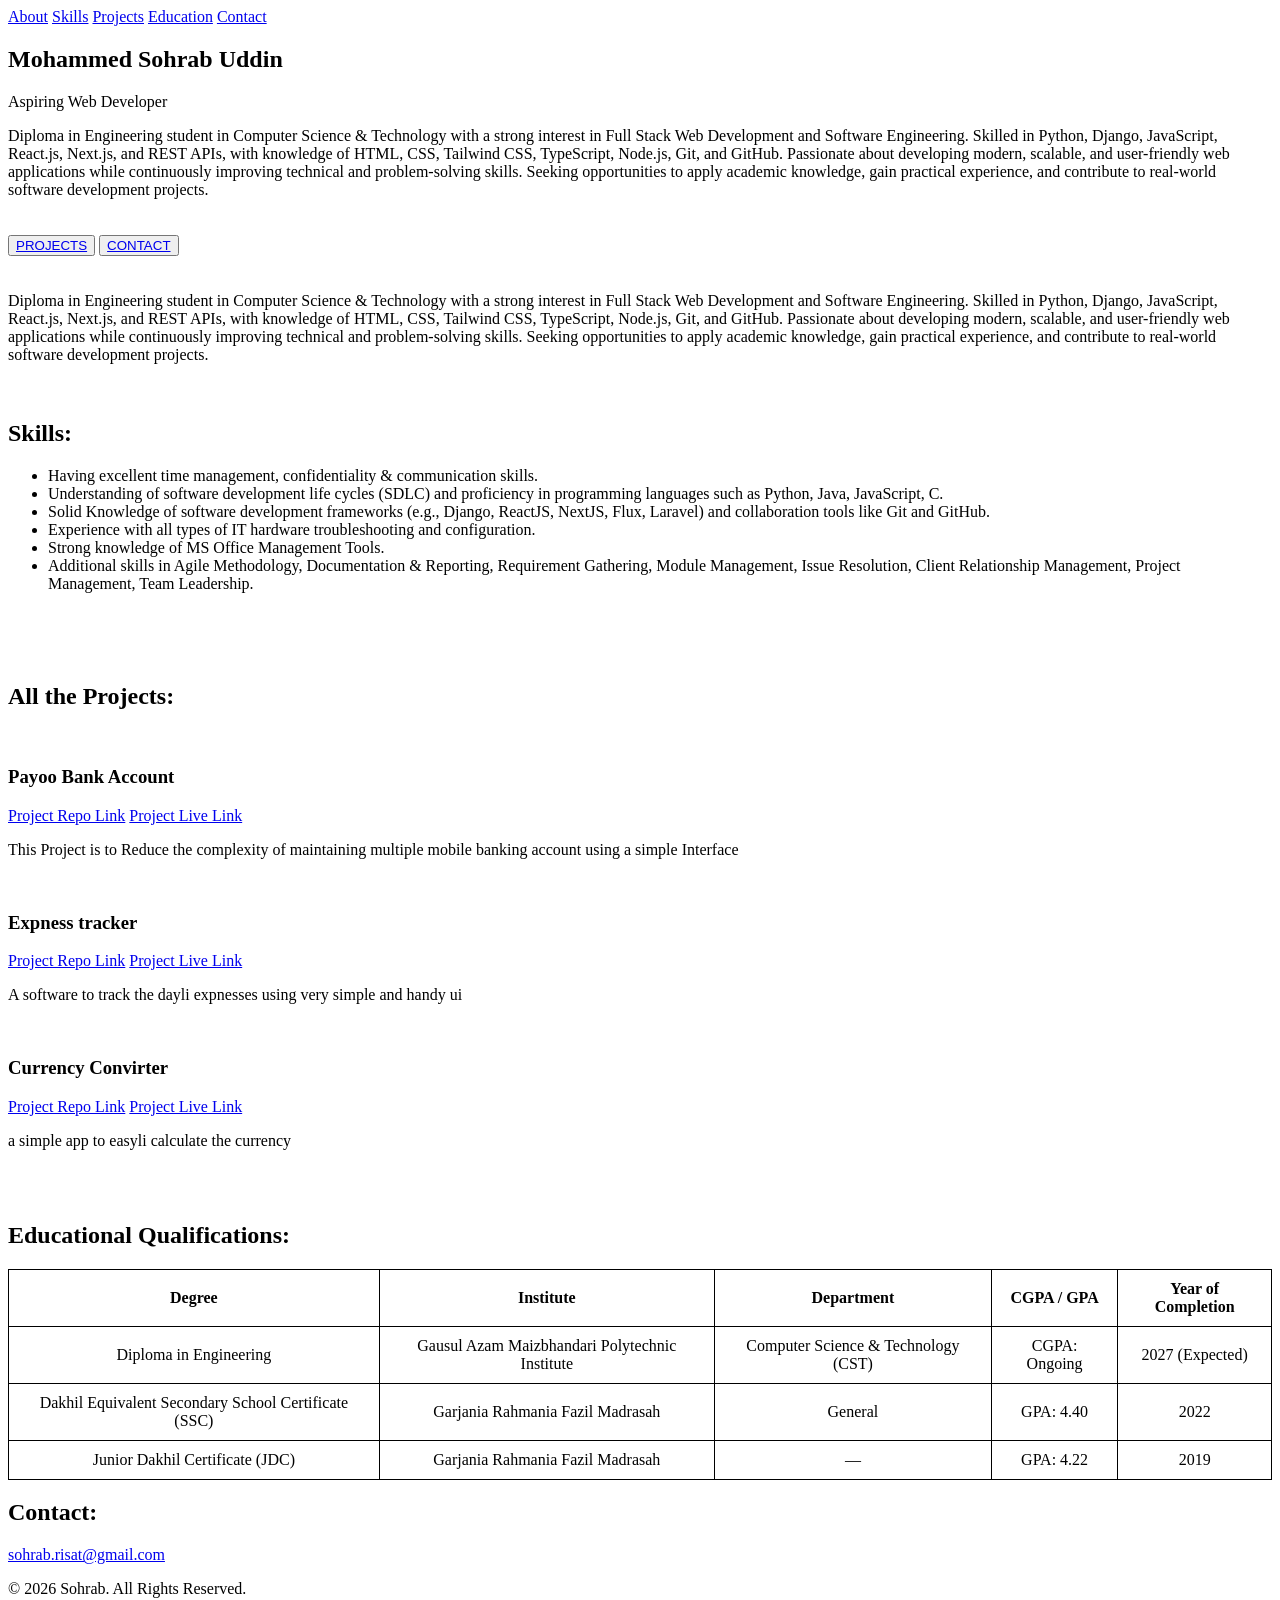
==== index.html @ c16cd99e "first commit" ====
<!DOCTYPE html>
<html lang="en">

<head>
    <meta charset="UTF-8">
    <meta name="viewport" content="width=device-width, initial-scale=1.0">
    <title>Sohrab | CV</title>
    <link rel="stylesheet" href="style.css">
</head>

<body>

    <header>

        <nav>
            <a href="#about">About</a>
            <a href="#skills">Skills</a>
            <a href="#projects">Projects</a>
            <a href="#education">Education</a>
            <a href="#contact">Contact</a>
        </nav>

    </header>

    <main>

        <section class="hero">

            <h1>Mohammed Sohrab Uddin</h1>

            <p class="role">Aspiring Web Developer</p>

            <article>Diploma in Engineering student in Computer Science & Technology with a strong interest in Full
                Stack Web Development and Software Engineering. Skilled in Python, Django, JavaScript, React.js,
                Next.js, and REST APIs, with knowledge of HTML, CSS, Tailwind CSS, TypeScript, Node.js, Git, and
                GitHub. Passionate about developing modern, scalable, and user-friendly web applications while
                continuously improving technical and problem-solving skills. Seeking opportunities to apply academic
                knowledge, gain practical experience, and contribute to real-world software development projects.
            </article>

            <br><br>

            <div>
                <button><a href="#projects">PROJECTS</a></button>
                <button><a href="#contact">CONTACT</a></button>
            </div>

        </section>

        <br><br>

        <section id="about">

            <article>Diploma in Engineering student in Computer Science & Technology with a strong interest in Full
                Stack Web Development and Software Engineering. Skilled in Python, Django, JavaScript, React.js,
                Next.js, and REST APIs, with knowledge of HTML, CSS, Tailwind CSS, TypeScript, Node.js, Git, and
                GitHub. Passionate about developing modern, scalable, and user-friendly web applications while
                continuously improving technical and problem-solving skills. Seeking opportunities to apply academic
                knowledge, gain practical experience, and contribute to real-world software development projects.
            </article>

        </section>

        <br><br>

        <section id="skills">

            <h2>Skills:</h2>

            <ul>
                <li>Having excellent time management, confidentiality & communication skills.
                </li>
                <li>Understanding of software development life cycles (SDLC) and proficiency in programming
                    languages such as Python, Java, JavaScript, C.</li>
                <li>Solid Knowledge of software development frameworks (e.g., Django, ReactJS, NextJS, Flux,
                    Laravel) and collaboration tools like Git and GitHub.
                </li>
                <li>Experience with all types of IT hardware troubleshooting and configuration.
                </li>
                <li>Strong knowledge of MS Office Management Tools.
                </li>
                <li>Additional skills in Agile Methodology, Documentation & Reporting, Requirement Gathering, Module
                    Management, Issue Resolution, Client Relationship Management, Project Management, Team
                    Leadership.
                </li>
            </ul>

        </section>

        <br><br><br>

        <section id="projects">

            <h1>All the Projects:</h1>

            <br>

            <div class="project-one">

                <h3>Payoo Bank Account</h3>

                <div>
                    <a href="https://github.com/sohrab015/payoo-mfs-2">Project Repo Link</a>
                    <a href="https://sohrab015.github.io/payoo-mfs-2/">Project Live Link</a>
                </div>

                <p>This Project is to Reduce the complexity of maintaining multiple mobile banking account using a
                    simple Interface</p>
            </div>

            <br>

            <div class="project-two">

                <div class="project-two">

                    <h3>Expness tracker</h3>

                    <div>
                        <a href="https://github.com/sohrab015/Earn-Cost-Count">Project Repo Link</a>
                        <a href="https://sohrab015.github.io/Earn-Cost-Count/">Project Live Link</a>
                    </div>

                    <p>A software to track the dayli expnesses using very simple and handy ui</p>

                </div>

            </div>

            <br>

            <div class="project-three">

                <div class="project-three">

                    <h3>Currency Convirter</h3>

                    <div>
                        <a href="https://github.com/sohrab015/currencyConverter">Project Repo Link</a>
                        <a href="https://sohrab015.github.io/currencyConverter/">Project Live Link</a>
                    </div>

                    <p>a simple app to easyli calculate the currency</p>

                </div>

            </div>

        </section>

        <br><br>

        <section id="education">

            <h1>Educational Qualifications:</h1>

            <table>
                <thead>
                    <tr>
                        <th scope="col">Degree</th>
                        <th scope="col">Institute</th>
                        <th scope="col">Department</th>
                        <th scope="col">CGPA / GPA</th>
                        <th scope="col">Year of Completion</th>
                    </tr>
                </thead>

                <tbody>
                    <tr>
                        <td>Diploma in Engineering</td>
                        <td>Gausul Azam Maizbhandari Polytechnic Institute</td>
                        <td>Computer Science & Technology (CST)</td>
                        <td>CGPA: Ongoing</td>
                        <td>2027 (Expected)</td>
                    </tr>

                    <tr>
                        <td>Dakhil Equivalent Secondary School Certificate (SSC)</td>
                        <td>Garjania Rahmania Fazil Madrasah</td>
                        <td>General</td>
                        <td>GPA: 4.40</td>
                        <td>2022</td>
                    </tr>

                    <tr>
                        <td>Junior Dakhil Certificate (JDC)</td>
                        <td>Garjania Rahmania Fazil Madrasah</td>
                        <td>—</td>
                        <td>GPA: 4.22</td>
                        <td>2019</td>
                    </tr>

                </tbody>

            </table>

        </section>

        <section id="contact">
            <h1>Contact:</h1>
            <a href="sohrab.risat@gmail.com">sohrab.risat@gmail.com</a>
        </section>

    </main>

    <footer>
        <p>&copy; 2026 Sohrab. All Rights Reserved.</p>
    </footer>
</body>

</html>
---- style.css ----
table {
    border-collapse: collapse;
    width: 100%;
}

th, td {
    border: 1px solid black;
    padding: 10px;
    text-align: center;
}
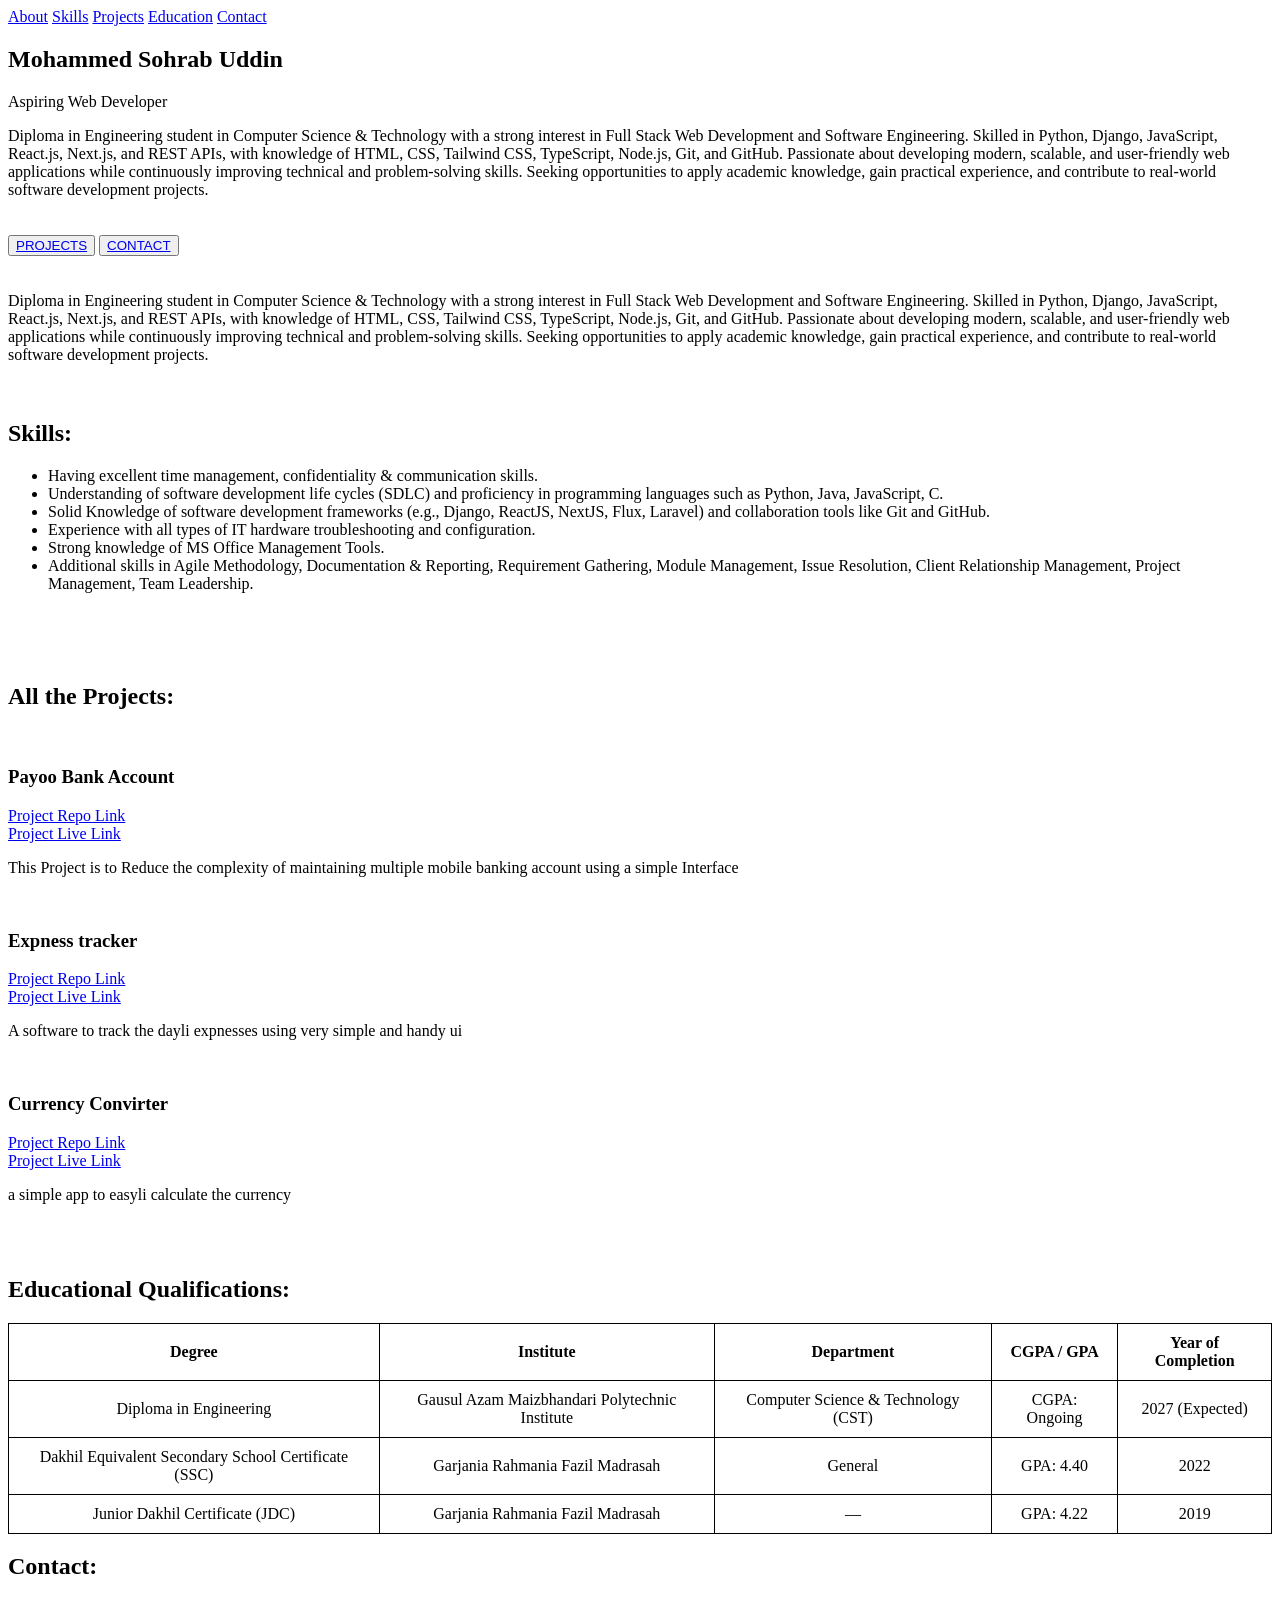
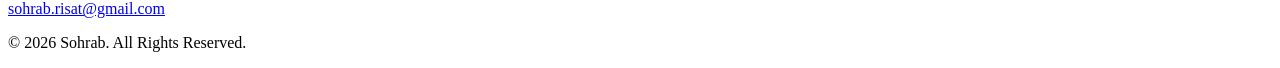
==== commit 2fe46ec2: "project link modified" ====
--- a/index.html
+++ b/index.html
@@ -101,6 +101,9 @@
 
                 <div>
                     <a href="https://github.com/sohrab015/payoo-mfs-2">Project Repo Link</a>
+                    
+                    <br>
+
                     <a href="https://sohrab015.github.io/payoo-mfs-2/">Project Live Link</a>
                 </div>
 
@@ -118,6 +121,9 @@
 
                     <div>
                         <a href="https://github.com/sohrab015/Earn-Cost-Count">Project Repo Link</a>
+
+                        <br>
+
                         <a href="https://sohrab015.github.io/Earn-Cost-Count/">Project Live Link</a>
                     </div>
 
@@ -137,6 +143,9 @@
 
                     <div>
                         <a href="https://github.com/sohrab015/currencyConverter">Project Repo Link</a>
+
+                        <br>
+                        
                         <a href="https://sohrab015.github.io/currencyConverter/">Project Live Link</a>
                     </div>
 
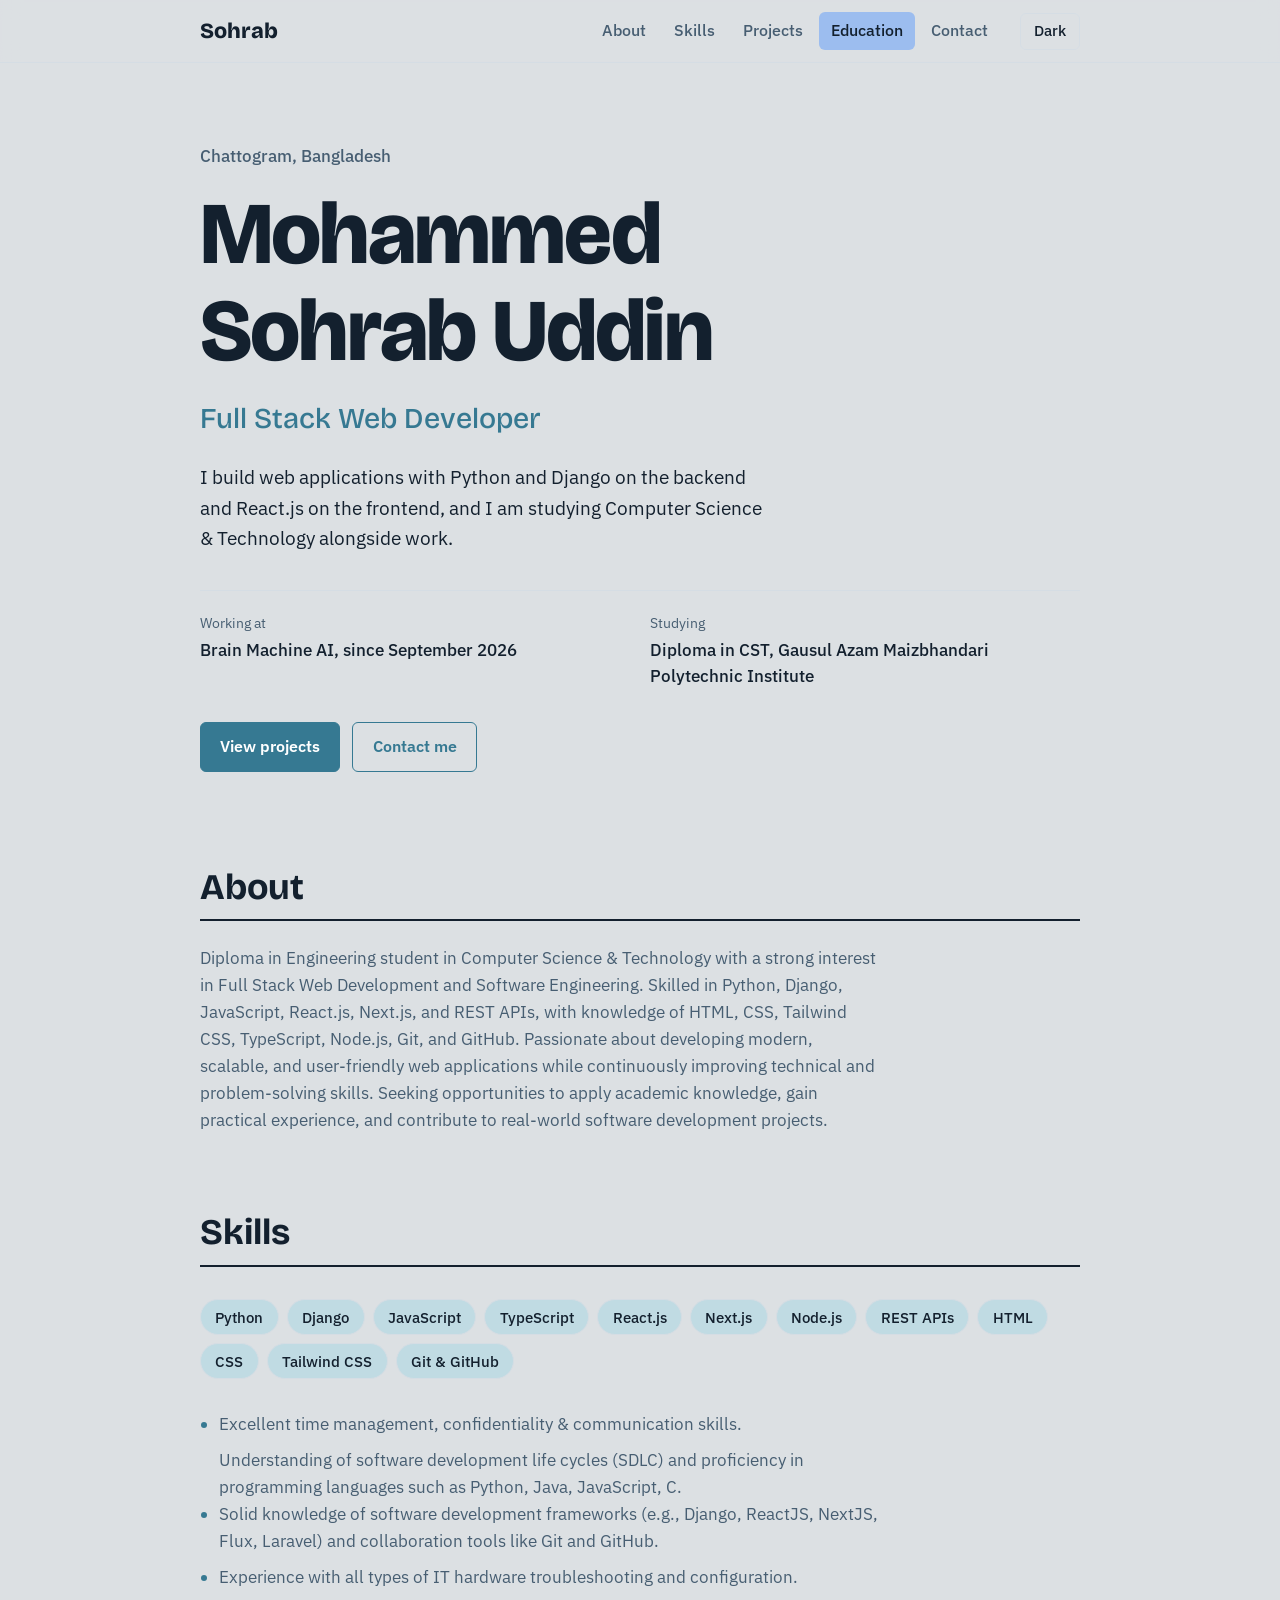
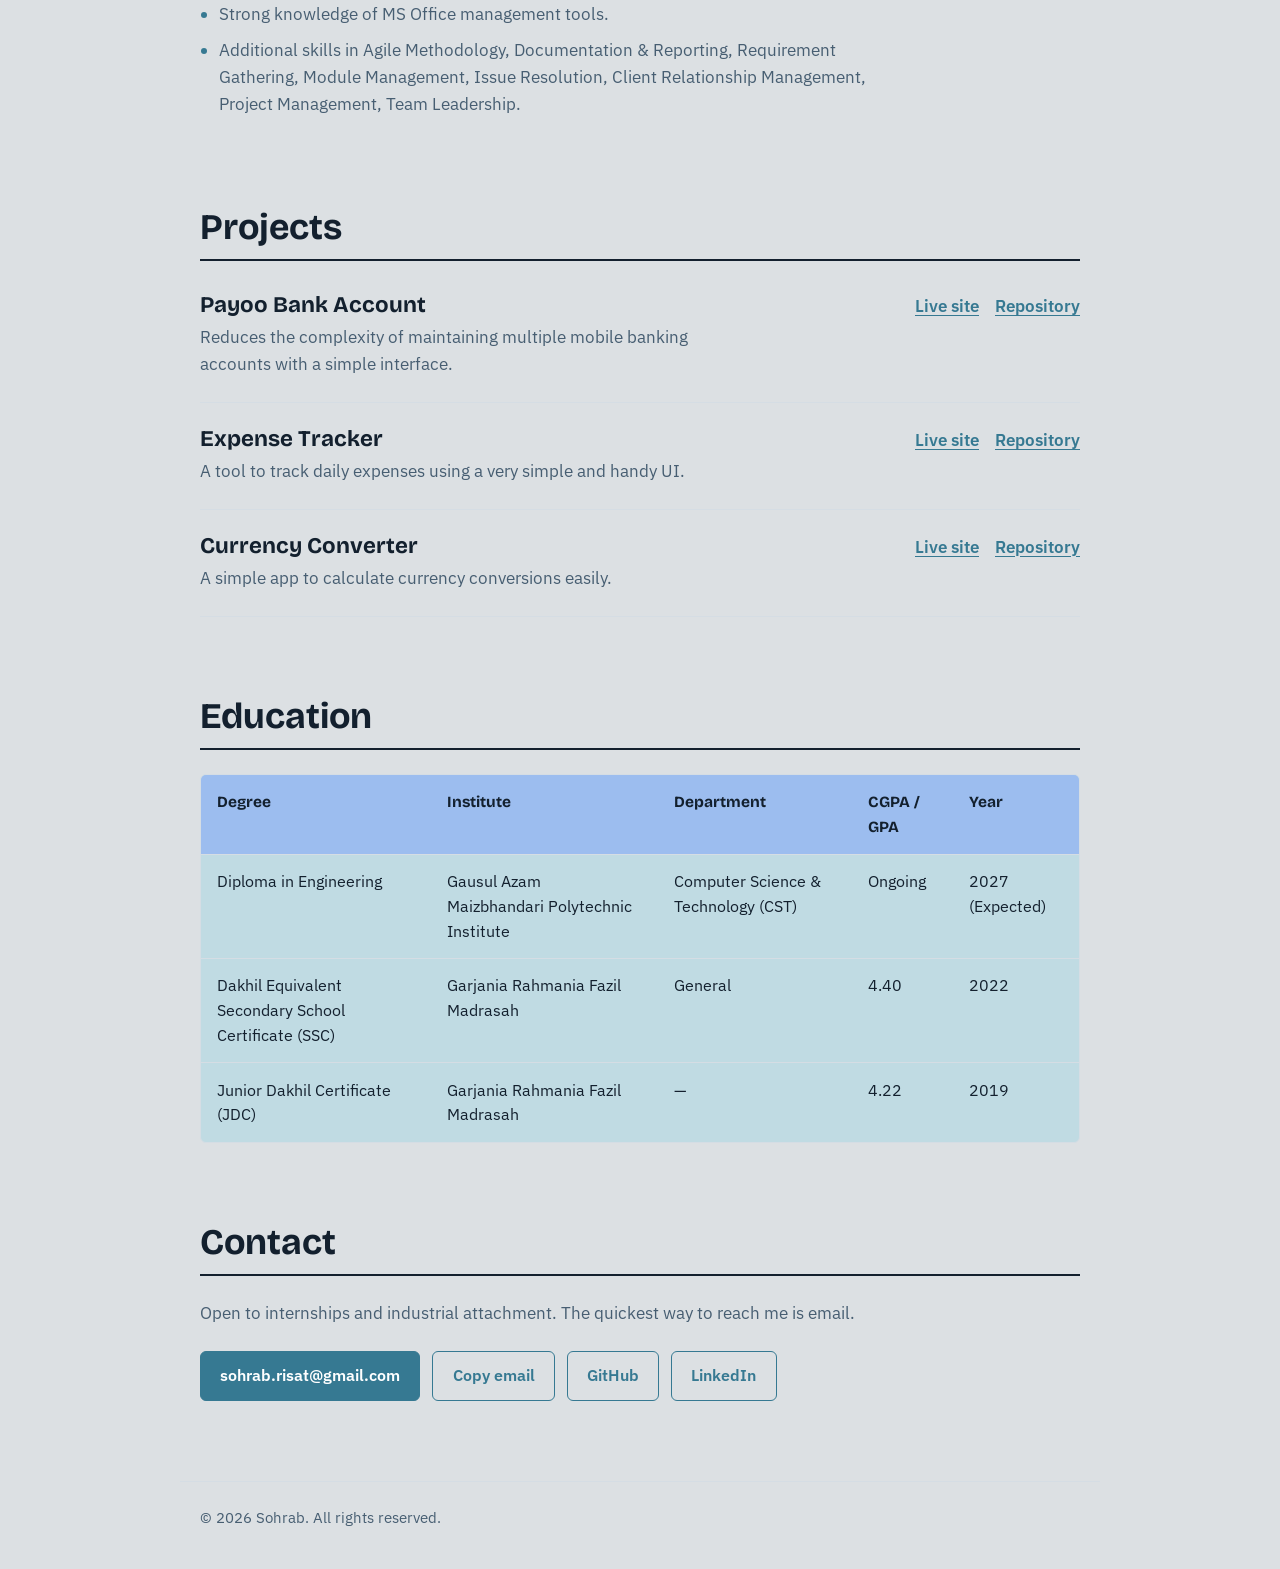
==== commit c4faf223: "java script implement" ====
--- a/index.html
+++ b/index.html
@@ -4,217 +4,296 @@
 <head>
     <meta charset="UTF-8">
     <meta name="viewport" content="width=device-width, initial-scale=1.0">
-    <title>Sohrab | CV</title>
+    <meta name="description"
+        content="Portfolio of Mohammed Sohrab Uddin, a Full Stack Web Developer working with Python, Django, React.js and Next.js.">
+
+    <title>Mohammed Sohrab Uddin | Full Stack Web Developer</title>
+
+    <link rel="preconnect" href="https://fonts.googleapis.com">
+    <link rel="preconnect" href="https://fonts.gstatic.com" crossorigin>
+    <link
+        href="https://fonts.googleapis.com/css2?family=Bricolage+Grotesque:wght@500;700;800&family=IBM+Plex+Sans:wght@400;500;600&display=swap"
+        rel="stylesheet">
+
     <link rel="stylesheet" href="style.css">
 </head>
 
 <body>
-
-    <header>
-
-        <nav>
-            <a href="#about">About</a>
-            <a href="#skills">Skills</a>
-            <a href="#projects">Projects</a>
-            <a href="#education">Education</a>
-            <a href="#contact">Contact</a>
-        </nav>
+    <a class="skip-link" href="#main">Skip to content</a>
+
+    <!-- header section -->
+    <header class="site-header">
+
+        <div class="header-inner">
+
+            <!-- this line/a tag is for keybord accecebility ou we can sy ::focus{} er jonno -->
+            <a class="brand" href="#top">Sohrab</a>
+
+            <button class="menu-toggle" id="menuToggle" aria-expanded="false" aria-controls="siteNav" aria-label="Open menu">
+                <span></span>
+                <span></span>
+                <span></span>
+            </button>
+
+            <nav id="siteNav" class="site-nav" aria-label="Main">
+                <a href="#about">About</a>
+                <a href="#skills">Skills</a>
+                <a href="#projects">Projects</a>
+                <a href="#education">Education</a>
+                <a href="#contact">Contact</a>
+            </nav>
+
+            <button class="theme-toggle" id="themeToggle" aria-label="Switch to dark theme">
+                <span class="theme-label">Dark</span>
+            </button>
+
+        </div>
 
     </header>
 
-    <main>
-
-        <section class="hero">
+
+
+
+
+    <main id="main">
+
+        <!-- hero section -->
+        <section class="hero" id="top">
+
+            <p class="hero-loc">Chattogram, Bangladesh</p>
 
             <h1>Mohammed Sohrab Uddin</h1>
 
-            <p class="role">Aspiring Web Developer</p>
-
-            <article>Diploma in Engineering student in Computer Science & Technology with a strong interest in Full
-                Stack Web Development and Software Engineering. Skilled in Python, Django, JavaScript, React.js,
-                Next.js, and REST APIs, with knowledge of HTML, CSS, Tailwind CSS, TypeScript, Node.js, Git, and
-                GitHub. Passionate about developing modern, scalable, and user-friendly web applications while
-                continuously improving technical and problem-solving skills. Seeking opportunities to apply academic
-                knowledge, gain practical experience, and contribute to real-world software development projects.
+            <p class="role">Full Stack Web Developer</p>
+
+            <p class="hero-des">I build web applications with Python and Django on the backend and React.js on the frontend, and I am studying Computer Science &amp; Technology alongside work.</p>
+
+            <dl class="now-working">
+
+                <div>
+                    <dt>Working at</dt>
+                    <dd>Brain Machine AI, since September 2026</dd>
+                </div>
+
+                <div>
+                    <dt>Studying</dt>
+                    <dd>Diploma in CST, Gausul Azam Maizbhandari Polytechnic Institute</dd>
+                </div>
+
+            </dl>
+
+            <div class="hero-actions-btn">
+                <a class="btn btn-primary" href="#projects">View projects</a>
+                <a class="btn btn-ghost" href="#contact">Contact me</a>
+            </div>
+
+        </section>
+
+        <!-- about section -->
+        <section id="about" class="section">
+
+            <h2>About</h2>
+
+            <p class="description">Diploma in Engineering student in Computer Science &amp; Technology with a strong interest in Full Stack Web Development and Software Engineering. Skilled in Python, Django, JavaScript, React.js, Next.js, and REST APIs, with knowledge of HTML, CSS, Tailwind CSS, TypeScript, Node.js, Git, and GitHub. Passionate about developing modern, scalable, and user-friendly web applications while continuously improving technical and problem-solving skills. Seeking opportunities to apply academic knowledge, gain practical experience, and contribute to real-world software development projects.</p>
+
+        </section>
+
+        <!-- skills section -->
+        <section id="skills" class="section">
+
+            <h2>Skills</h2>
+
+            <ul class="chips" aria-label="Technologies">
+
+                <li>Python</li>
+                <li>Django</li>
+                <li>JavaScript</li>
+                <li>TypeScript</li>
+                <li>React.js</li>
+                <li>Next.js</li>
+                <li>Node.js</li>
+                <li>REST APIs</li>
+                <li>HTML</li>
+                <li>CSS</li>
+                <li>Tailwind CSS</li>
+                <li>Git &amp; GitHub</li>
+
+            </ul>
+
+            <ul class="skill-list">
+
+                <li>Excellent time management, confidentiality &amp; communication skills.</li
+
+                <li>Understanding of software development life cycles (SDLC) and proficiency in programming languages such as Python, Java, JavaScript, C.</li>
+
+                <li>Solid knowledge of software development frameworks (e.g., Django, ReactJS, NextJS, Flux, Laravel) and collaboration tools like Git and GitHub.</li>
+
+                <li>Experience with all types of IT hardware troubleshooting and configuration.</li>
+
+                <li>Strong knowledge of MS Office management tools.</li>
+
+                <li>Additional skills in Agile Methodology, Documentation &amp; Reporting, Requirement Gathering, Module Management, Issue Resolution, Client Relationship Management, Project Management, Team Leadership.</li>
+            </ul>
+
+        </section>
+
+        <!-- project section -->
+        <section id="projects" class="section">
+
+            <h2>Projects</h2>
+
+            <article class="project">
+
+                <div class="project-text">
+                    <h3>Payoo Bank Account</h3>
+                    <p>Reduces the complexity of maintaining multiple mobile banking accounts with a simple interface.</p>
+                </div>
+
+                <div class="project-links">
+
+                    <a href="https://sohrab015.github.io/payoo-mfs-2/" target="_blank" rel="noopener">Live site</a>
+
+                    <a href="https://github.com/sohrab015/payoo-mfs-2" target="_blank" rel="noopener">Repository</a>
+
+                </div>
+
             </article>
 
-            <br><br>
-
-            <div>
-                <button><a href="#projects">PROJECTS</a></button>
-                <button><a href="#contact">CONTACT</a></button>
+            <article class="project">
+
+                <div class="project-text">
+                    <h3>Expense Tracker</h3>
+                    <p>A tool to track daily expenses using a very simple and handy UI.</p>
+                </div>
+
+                <div class="project-links">
+
+                    <a href="https://sohrab015.github.io/Earn-Cost-Count/" target="_blank" rel="noopener">Live site</a>
+
+                    <a href="https://github.com/sohrab015/Earn-Cost-Count" target="_blank" rel="noopener">Repository</a>
+
+                </div>
+
+            </article>
+
+            <article class="project">
+
+                <div class="project-text">
+                    <h3>Currency Converter</h3>
+                    <p>A simple app to calculate currency conversions easily.</p>
+                </div>
+
+                <div class="project-links">
+
+                    <a href="https://sohrab015.github.io/currencyConverter/" target="_blank" rel="noopener">Live site</a>
+
+                    <a href="https://github.com/sohrab015/currencyConverter" target="_blank" rel="noopener">Repository</a>
+
+                </div>
+
+            </article>
+
+        </section>
+
+        <!-- education section -->
+        <section id="education" class="section">
+
+            <h2>Education</h2>
+
+            <div class="table-wrap">
+
+                <table>
+
+                    <thead>
+
+                        <tr>
+                            <th scope="col">Degree</th>
+                            <th scope="col">Institute</th>
+                            <th scope="col">Department</th>
+                            <th scope="col">CGPA / GPA</th>
+                            <th scope="col">Year</th>
+                        </tr>
+
+                    </thead>
+
+                    <tbody>
+
+                        <tr>
+                            <td data-label="Degree">Diploma in Engineering</td>
+                            <td data-label="Institute">Gausul Azam Maizbhandari Polytechnic Institute</td>
+                            <td data-label="Department">Computer Science &amp; Technology (CST)</td>
+                            <td data-label="CGPA / GPA">Ongoing</td>
+                            <td data-label="Year">2027 (Expected)</td>
+                        </tr>
+
+                        <tr>
+                            <td data-label="Degree">Dakhil Equivalent Secondary School Certificate (SSC)</td>
+                            <td data-label="Institute">Garjania Rahmania Fazil Madrasah</td>
+                            <td data-label="Department">General</td>
+                            <td data-label="CGPA / GPA">4.40</td>
+                            <td data-label="Year">2022</td>
+                        </tr>
+
+                        <tr>
+                            <td data-label="Degree">Junior Dakhil Certificate (JDC)</td>
+                            <td data-label="Institute">Garjania Rahmania Fazil Madrasah</td>
+                            <td data-label="Department">—</td>
+                            <td data-label="CGPA / GPA">4.22</td>
+                            <td data-label="Year">2019</td>
+                        </tr>
+
+                    </tbody>
+
+                </table>
+
             </div>
 
         </section>
 
-        <br><br>
-
-        <section id="about">
-
-            <article>Diploma in Engineering student in Computer Science & Technology with a strong interest in Full
-                Stack Web Development and Software Engineering. Skilled in Python, Django, JavaScript, React.js,
-                Next.js, and REST APIs, with knowledge of HTML, CSS, Tailwind CSS, TypeScript, Node.js, Git, and
-                GitHub. Passionate about developing modern, scalable, and user-friendly web applications while
-                continuously improving technical and problem-solving skills. Seeking opportunities to apply academic
-                knowledge, gain practical experience, and contribute to real-world software development projects.
-            </article>
-
-        </section>
-
-        <br><br>
-
-        <section id="skills">
-
-            <h2>Skills:</h2>
-
-            <ul>
-                <li>Having excellent time management, confidentiality & communication skills.
-                </li>
-                <li>Understanding of software development life cycles (SDLC) and proficiency in programming
-                    languages such as Python, Java, JavaScript, C.</li>
-                <li>Solid Knowledge of software development frameworks (e.g., Django, ReactJS, NextJS, Flux,
-                    Laravel) and collaboration tools like Git and GitHub.
-                </li>
-                <li>Experience with all types of IT hardware troubleshooting and configuration.
-                </li>
-                <li>Strong knowledge of MS Office Management Tools.
-                </li>
-                <li>Additional skills in Agile Methodology, Documentation & Reporting, Requirement Gathering, Module
-                    Management, Issue Resolution, Client Relationship Management, Project Management, Team
-                    Leadership.
-                </li>
-            </ul>
-
-        </section>
-
-        <br><br><br>
-
-        <section id="projects">
-
-            <h1>All the Projects:</h1>
-
-            <br>
-
-            <div class="project-one">
-
-                <h3>Payoo Bank Account</h3>
-
-                <div>
-                    <a href="https://github.com/sohrab015/payoo-mfs-2">Project Repo Link</a>
-                    
-                    <br>
-
-                    <a href="https://sohrab015.github.io/payoo-mfs-2/">Project Live Link</a>
-                </div>
-
-                <p>This Project is to Reduce the complexity of maintaining multiple mobile banking account using a
-                    simple Interface</p>
+        <section id="contact" class="section">
+
+            <h2>Contact</h2>
+
+            <p class="description">Open to internships and industrial attachment. The quickest way to reach me is email.</p>
+
+            <div class="contact-row">
+
+                <a class="btn btn-primary" href="mailto:sohrab.risat@gmail.com">sohrab.risat@gmail.com</a>
+
+                <button class="btn btn-ghost" id="copyEmail" type="button" data-email="sohrab.risat@gmail.com">Copy email</button>
+
+                <a class="btn btn-ghost" href="https://github.com/sohrab015" target="_blank" rel="noopener">GitHub</a>
+
+                <a class="btn btn-ghost" href="https://linkedin.com/in/sohrabuddin" target="_blank" rel="noopener">LinkedIn</a>
+
             </div>
 
-            <br>
-
-            <div class="project-two">
-
-                <div class="project-two">
-
-                    <h3>Expness tracker</h3>
-
-                    <div>
-                        <a href="https://github.com/sohrab015/Earn-Cost-Count">Project Repo Link</a>
-
-                        <br>
-
-                        <a href="https://sohrab015.github.io/Earn-Cost-Count/">Project Live Link</a>
-                    </div>
-
-                    <p>A software to track the dayli expnesses using very simple and handy ui</p>
-
-                </div>
-
-            </div>
-
-            <br>
-
-            <div class="project-three">
-
-                <div class="project-three">
-
-                    <h3>Currency Convirter</h3>
-
-                    <div>
-                        <a href="https://github.com/sohrab015/currencyConverter">Project Repo Link</a>
-
-                        <br>
-                        
-                        <a href="https://sohrab015.github.io/currencyConverter/">Project Live Link</a>
-                    </div>
-
-                    <p>a simple app to easyli calculate the currency</p>
-
-                </div>
-
-            </div>
-
-        </section>
-
-        <br><br>
-
-        <section id="education">
-
-            <h1>Educational Qualifications:</h1>
-
-            <table>
-                <thead>
-                    <tr>
-                        <th scope="col">Degree</th>
-                        <th scope="col">Institute</th>
-                        <th scope="col">Department</th>
-                        <th scope="col">CGPA / GPA</th>
-                        <th scope="col">Year of Completion</th>
-                    </tr>
-                </thead>
-
-                <tbody>
-                    <tr>
-                        <td>Diploma in Engineering</td>
-                        <td>Gausul Azam Maizbhandari Polytechnic Institute</td>
-                        <td>Computer Science & Technology (CST)</td>
-                        <td>CGPA: Ongoing</td>
-                        <td>2027 (Expected)</td>
-                    </tr>
-
-                    <tr>
-                        <td>Dakhil Equivalent Secondary School Certificate (SSC)</td>
-                        <td>Garjania Rahmania Fazil Madrasah</td>
-                        <td>General</td>
-                        <td>GPA: 4.40</td>
-                        <td>2022</td>
-                    </tr>
-
-                    <tr>
-                        <td>Junior Dakhil Certificate (JDC)</td>
-                        <td>Garjania Rahmania Fazil Madrasah</td>
-                        <td>—</td>
-                        <td>GPA: 4.22</td>
-                        <td>2019</td>
-                    </tr>
-
-                </tbody>
-
-            </table>
-
-        </section>
-
-        <section id="contact">
-            <h1>Contact:</h1>
-            <a href="sohrab.risat@gmail.com">sohrab.risat@gmail.com</a>
+            <p class="sr-only" id="copyStatus" role="status" aria-live="polite">search</p>
+
         </section>
 
     </main>
 
-    <footer>
-        <p>&copy; 2026 Sohrab. All Rights Reserved.</p>
+
+
+
+
+
+    <!-- footer section -->
+    <footer class="site-footer">
+
+        <p>&copy; <span id="year">2026</span> Sohrab. All rights reserved.</p>
+
     </footer>
+
+
+
+
+
+
+    
+    <!-- Java Script File Link -->
+    <script src="script.js" defer></script>
 </body>
 
 </html>
--- a/style.css
+++ b/style.css
@@ -1,10 +1,674 @@
+/* variables */
+:root {
+    --bg: #dce0e3;
+    --surface: #c0dbe3;
+    --ink: #13202e;
+    --muted: #475e72;
+    --line: #d5dde4;
+    --accent: #367992;
+    --accent-ink: #ffffff;
+    --accent-soft: #9cbdef;
+
+    --font-display: "Bricolage Grotesque", "Segoe UI", system-ui, sans-serif;
+    --font-body: "IBM Plex Sans", "Segoe UI", system-ui, sans-serif;
+
+    --maxw: 920px;
+    --radius: 6px;
+}
+
+[data-theme="dark"] {
+    --bg: #0f1a24;
+    --surface: #162432;
+    --ink: #cad4dc;
+    --muted: #9db0c1;
+    --line: #26394a;
+    --accent: #2b96bd;
+    --accent-ink: #0a1a1f;
+    --accent-soft: #17343a;
+}
+
+
+
+
+
+
+
+
+/* style for all eliments */
+*,
+*::before,
+*::after {
+    box-sizing: border-box;
+}
+
+html {
+    scroll-behavior: smooth;
+    scroll-padding-top: 5rem;
+}
+
+body {
+    margin: 0;
+    background: var(--bg);
+    color: var(--ink);
+    font-family: var(--font-body);
+    font-size: 1.05rem;
+    line-height: 1.6;
+}
+
+
+
+
+
+
+
+
+/* multiple elements at a time */
+
+h1,
+h2,
+h3 {
+    font-family: var(--font-display);
+    line-height: 1.1;
+    margin: 0;
+}
+
+a {
+    color: var(--accent);
+    text-underline-offset: 3px;
+}
+
+
+
+
+
+/* buttons */
+.btn {
+    display: inline-block;
+    font: inherit;
+    font-weight: 600;
+    font-size: 0.98rem;
+    padding: 0.7rem 1.2rem;
+    border-radius: var(--radius);
+    border: 1.5px solid var(--accent);
+    text-decoration: none;
+    cursor: pointer;
+    transition: background 0.15s, color 0.15s;
+}
+
+.btn-primary {
+    background: var(--accent);
+    color: var(--accent-ink);
+}
+
+.btn-primary:hover {
+    background: transparent;
+    color: var(--accent);
+}
+
+.btn-ghost {
+    background: transparent;
+    color: var(--accent);
+}
+
+.btn-ghost:hover {
+    background: var(--accent-soft);
+}
+
+
+
+
+
+
+
+
+
+/* header and nav section styling */
+
+.site-header {
+    position: sticky;
+    top: 0;
+    z-index: 50;
+    background: color-mix(in srgb, var(--bg) 88%, transparent);
+    backdrop-filter: blur(10px);
+    border-bottom: 1px solid var(--line);
+}
+
+.header-inner {
+    max-width: var(--maxw);
+    margin: 0 auto;
+    padding: 0.75rem 1.25rem;
+    display: flex;
+    align-items: center;
+    gap: 1.25rem;
+}
+
+/* accesibility ba page load howar por first e tab click korle button ta asbe, otar design */
+.brand {
+    font-family: var(--font-display);
+    font-weight: 800;
+    font-size: 1.35rem;
+    color: var(--ink);
+    text-decoration: none;
+    margin-right: auto;
+}
+
+.site-nav {
+    display: flex;
+    gap: 0.25rem;
+}
+
+.site-nav a {
+    color: var(--muted);
+    text-decoration: none;
+    padding: 0.4rem 0.75rem;
+    border-radius: var(--radius);
+    font-weight: 500;
+    font-size: 1rem;
+}
+
+.site-nav a:hover {
+    color: var(--ink);
+}
+
+.site-nav a.active {
+    color: var(--ink);
+    background: var(--accent-soft);
+}
+
+.theme-toggle,
+.menu-toggle {
+    font: inherit;
+    cursor: pointer;
+    color: var(--ink);
+    background: transparent;
+    border: 1px solid var(--line);
+    border-radius: var(--radius);
+}
+
+.theme-toggle {
+    padding: 0.35rem 0.8rem;
+    font-size: 0.92rem;
+    font-weight: 500;
+}
+
+.theme-toggle:hover {
+    border-color: var(--accent);
+}
+
+.menu-toggle {
+    display: none;
+    width: 2.5rem;
+    height: 2.25rem;
+    padding: 0;
+    flex-direction: column;
+    justify-content: center;
+    align-items: center;
+    gap: 4px;
+}
+
+.menu-toggle span {
+    width: 18px;
+    height: 2px;
+    background: var(--ink);
+    transition: transform 0.2s, opacity 0.2s;
+}
+
+.menu-toggle[aria-expanded="true"] span:nth-child(1) {
+    transform: translateY(6px) rotate(45deg);
+}
+
+.menu-toggle[aria-expanded="true"] span:nth-child(2) {
+    opacity: 0;
+}
+
+.menu-toggle[aria-expanded="true"] span:nth-child(3) {
+    transform: translateY(-6px) rotate(-45deg);
+}
+
+
+
+
+
+
+
+/* in main after header 
+headers universal styles*/
+
+main {
+    max-width: var(--maxw);
+    margin: 0 auto;
+    padding: 0 1.25rem;
+}
+
+.section {
+    padding: 4rem 0 1rem;
+}
+
+.section h2 {
+    font-size: clamp(1.75rem, 4vw, 2.25rem);
+    font-weight: 700;
+    margin-bottom: 1.5rem;
+    padding-bottom: 0.75rem;
+    border-bottom: 2px solid var(--ink);
+}
+
+.description {
+    max-width: 68ch;
+    margin: 0;
+    color: var(--muted);
+}
+
+
+
+
+
+/*hero section*/
+
+.hero {
+    padding: 5rem 0 2rem;
+}
+
+.hero-loc {
+    margin: 0 0 1rem;
+    color: var(--muted);
+    font-weight: 500;
+}
+
+.hero h1 {
+    font-size: clamp(2.6rem, 9vw, 5.5rem);
+    font-weight: 800;
+    letter-spacing: -0.02em;
+    max-width: 14ch;
+}
+
+.role {
+    font-family: var(--font-display);
+    font-size: clamp(1.3rem, 3.5vw, 1.8rem);
+    font-weight: 500;
+    color: var(--accent);
+    margin: 1rem 0 0;
+}
+
+.hero-des {
+    max-width: 52ch;
+    font-size: 1.2rem;
+    margin: 1.25rem 0 0;
+}
+
+.now-working {
+    display: grid;
+    grid-template-columns: repeat(auto-fit, minmax(240px, 1fr));
+    gap: 1.25rem;
+    margin: 2.25rem 0 0;
+    padding: 1.25rem 0 0;
+    border-top: 1px solid var(--line);
+}
+
+.now-working dt {
+    font-size: 0.9rem;
+    color: var(--muted);
+}
+
+.now-working dd {
+    margin: 0.15rem 0 0;
+    font-weight: 500;
+}
+
+.hero-actions-btn {
+    display: flex;
+    flex-wrap: wrap;
+    gap: 0.75rem;
+    margin-top: 2rem;
+}
+
+
+
+
+
+
+
+
+/* skills section */
+.chips {
+    list-style: none;
+    padding: 0;
+    margin: 2rem 0;
+    display: flex;
+    flex-wrap: wrap;
+    gap: 0.5rem;
+}
+
+.chips li {
+    background: var(--surface);
+    border: 1px solid var(--line);
+    border-radius: 1000px;
+    padding: 0.3rem 0.9rem;
+    font-size: 0.95rem;
+    font-weight: 500;
+}
+
+.skill-list {
+    margin: 0;
+    padding-left: 1.2rem;
+    max-width: 68ch;
+    color: var(--muted);
+}
+
+.skill-list li {
+    margin-bottom: 0.6rem;
+}
+
+.skill-list li::marker {
+    color: var(--accent);
+}
+
+
+
+
+
+
+
+/*   Projects   */
+.project {
+    display: flex;
+    justify-content: space-between;
+    align-items: flex-start;
+    gap: 1.5rem;
+    padding: 1.5rem 0;
+    border-bottom: 1px solid var(--line);
+}
+
+.project:first-of-type {
+    padding-top: 0.5rem;
+}
+
+.project h3 {
+    font-size: 1.4rem;
+    font-weight: 700;
+    margin-bottom: 0.4rem;
+}
+
+.project p {
+    margin: 0;
+    max-width: 52ch;
+    color: var(--muted);
+}
+
+.project-links {
+    display: flex;
+    gap: 1rem;
+    flex-shrink: 0;
+    font-weight: 600;
+}
+
+
+
+
+
+
+
+/* Educational qualification section or table*/
+.table-wrap {
+    overflow-x: auto;
+    border: 1px solid var(--line);
+    border-radius: var(--radius);
+    background: var(--surface);
+}
+
 table {
+    width: 100%;
     border-collapse: collapse;
-    width: 100%;
-}
-
-th, td {
-    border: 1px solid black;
-    padding: 10px;
-    text-align: center;
+    font-size: 0.97rem;
+}
+
+th,
+td {
+    text-align: left;
+    padding: 0.9rem 1rem;
+    border-bottom: 1px solid var(--line);
+    vertical-align: top;
+}
+
+th {
+    font-family: var(--font-display);
+    font-weight: 700;
+    background: var(--accent-soft);
+}
+
+tbody tr:last-child td {
+    border-bottom: 0;
+}
+
+tbody tr:hover {
+    background: color-mix(in srgb, var(--accent-soft) 45%, transparent);
+}
+
+
+
+
+
+
+/* Contact section */
+.contact-row {
+    display: flex;
+    flex-wrap: wrap;
+    gap: 0.75rem;
+    margin-top: 1.5rem;
+}
+
+
+
+
+
+
+/* Footer copyright section*/
+.site-footer {
+    max-width: var(--maxw);
+    margin: 4rem auto 0;
+    padding: 1.5rem 1.25rem 2.5rem;
+    border-top: 1px solid var(--line);
+    color: var(--muted);
+    font-size: 0.93rem;
+}
+
+.site-footer p {
+    margin: 0;
+}
+
+
+
+
+
+
+
+
+
+/* for keybord usage */
+
+.skip-link {
+    position: absolute;
+    left: 1rem;
+    top: -4rem;
+    background: var(--accent);
+    color: var(--accent-ink);
+    padding: 0.6rem 1rem;
+    border-radius: var(--radius);
+    z-index: 100;
+}
+
+.skip-link:focus {
+    top: 1rem;
+}
+
+:focus-visible {
+    outline: 3px solid var(--accent);
+    outline-offset: 3px;
+    border-radius: 3px;
+}
+
+.sr-only {
+    position: absolute;
+    width: 1px;
+    height: 1px;
+    overflow: hidden;
+    clip: rect(0 0 0 0);
+    white-space: nowrap;
+}
+
+
+
+
+
+
+
+
+
+
+/* motion and annimation added*/
+@media (prefers-reduced-motion: no-preference) {
+    .hero>* {
+        animation: rise 0.6s ease both;
+    }
+
+    .hero>*:nth-child(2) {
+        animation-delay: 0.06s;
+    }
+
+    .hero>*:nth-child(3) {
+        animation-delay: 0.12s;
+    }
+
+    .hero>*:nth-child(4) {
+        animation-delay: 0.18s;
+    }
+
+    .hero>*:nth-child(5) {
+        animation-delay: 0.24s;
+    }
+
+    .hero>*:nth-child(6) {
+        animation-delay: 0.3s;
+    }
+}
+
+@keyframes rise {
+    from {
+        opacity: 0;
+        transform: translateY(12px);
+    }
+
+    to {
+        opacity: 1;
+        transform: none;
+    }
+}
+
+@media (prefers-reduced-motion: reduce) {
+    html {
+        scroll-behavior: auto;
+    }
+
+    * {
+        transition: none !important;
+    }
+}
+
+
+
+
+
+
+
+
+/*Responsive for smalllll device*/
+@media (max-width: 720px) {
+    .menu-toggle {
+        display: flex;
+    }
+
+    .site-nav {
+        display: none;
+        position: absolute;
+        top: 100%;
+        left: 0;
+        right: 0;
+        flex-direction: column;
+        gap: 0;
+        padding: 0.5rem 1.25rem 1rem;
+        background: var(--bg);
+        border-bottom: 1px solid var(--line);
+    }
+
+    .site-nav.open {
+        display: flex;
+    }
+
+    .site-nav a {
+        padding: 0.8rem 0.5rem;
+    }
+
+    .brand {
+        margin-right: auto;
+    }
+
+    .hero {
+        padding-top: 3rem;
+    }
+
+    .project {
+        flex-direction: column;
+        gap: 0.75rem;
+    }
+
+
+
+
+    /* Education table becomes stacked rows on phones */
+    .table-wrap {
+        border: 0;
+        background: transparent;
+    }
+
+    table,
+    tbody,
+    tr,
+    td {
+        display: block;
+        width: 100%;
+    }
+
+    thead {
+        position: absolute;
+        width: 1px;
+        height: 1px;
+        overflow: hidden;
+        clip: rect(0 0 0 0);
+    }
+
+    tr {
+        background: var(--surface);
+        border: 1px solid var(--line);
+        border-radius: var(--radius);
+        margin-bottom: 0.9rem;
+    }
+
+    td {
+        border-bottom: 1px solid var(--line);
+        padding: 0.6rem 1rem;
+    }
+
+    td::before {
+        content: attr(data-label);
+        display: block;
+        font-size: 0.82rem;
+        color: var(--muted);
+    }
+
+    tbody tr:last-child td {
+        border-bottom: 1px solid var(--line);
+    }
+
+    tr td:last-child {
+        border-bottom: 0;
+    }
 }
